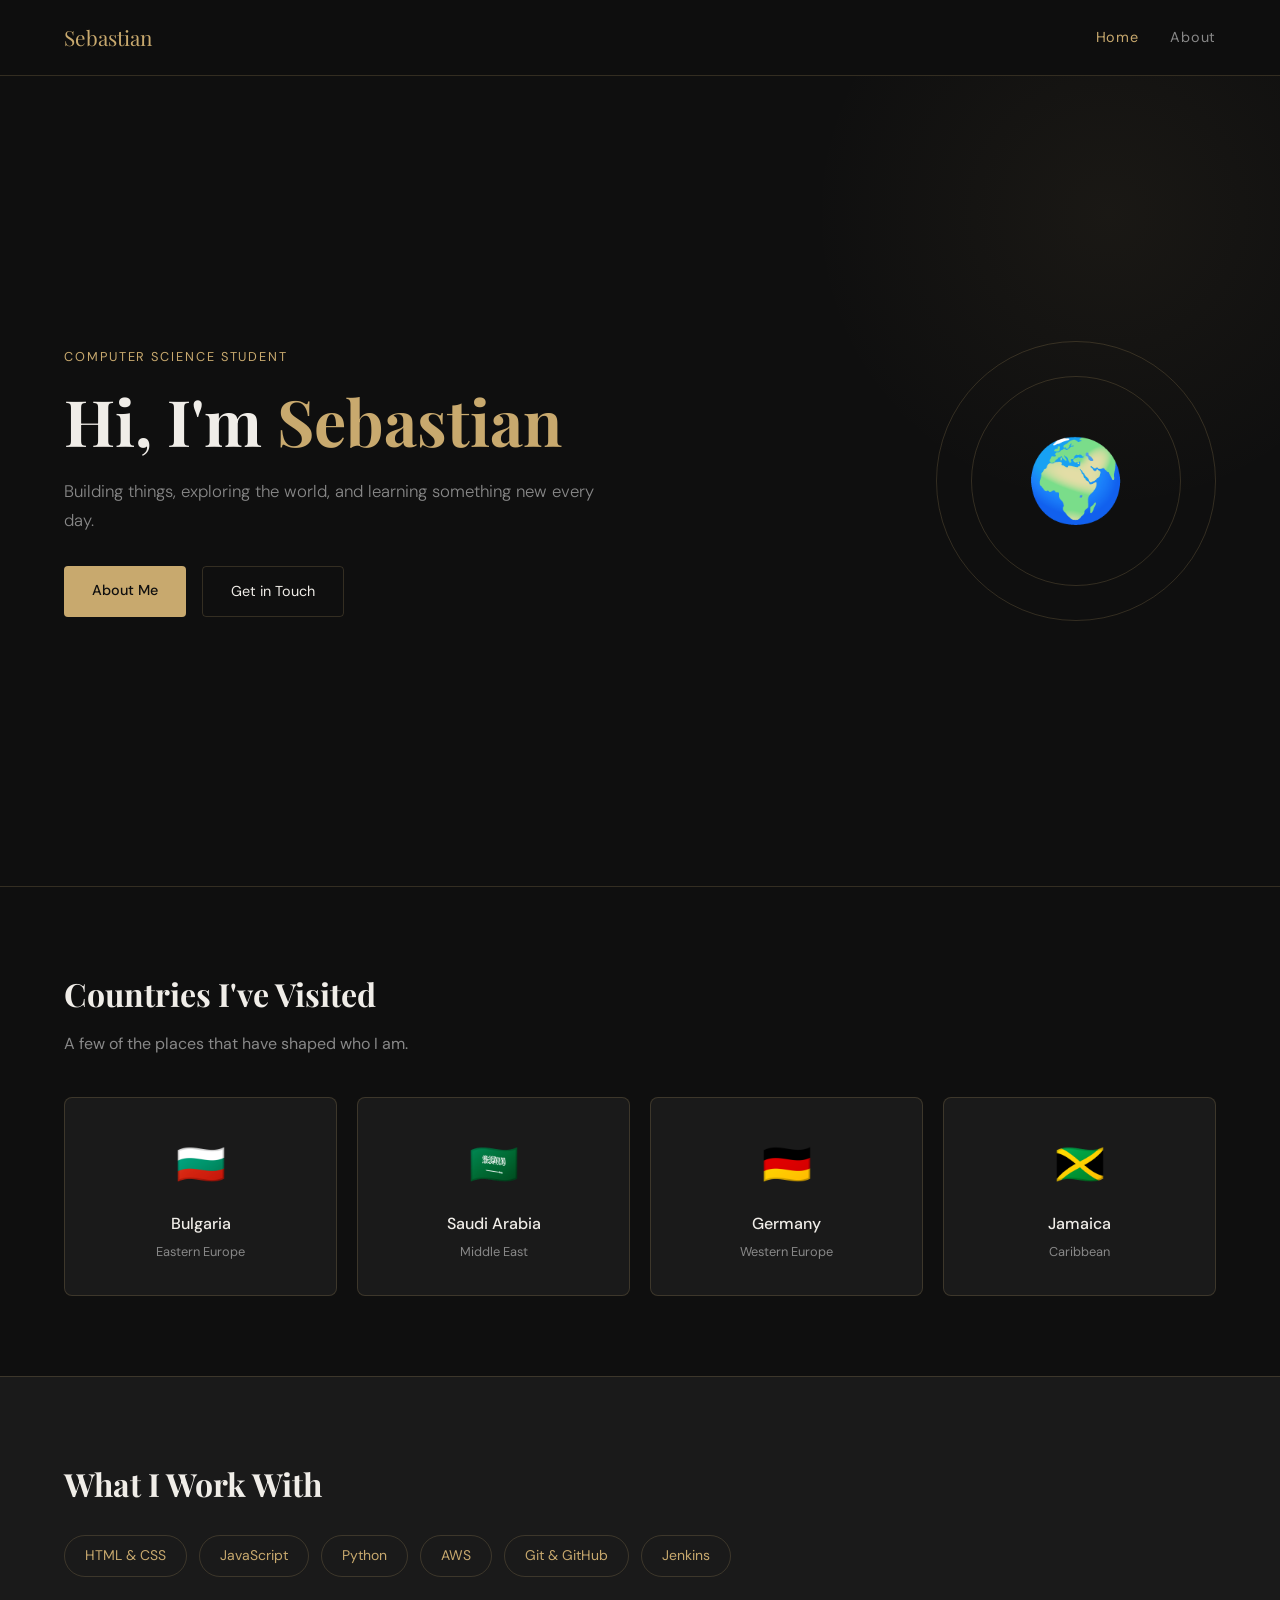
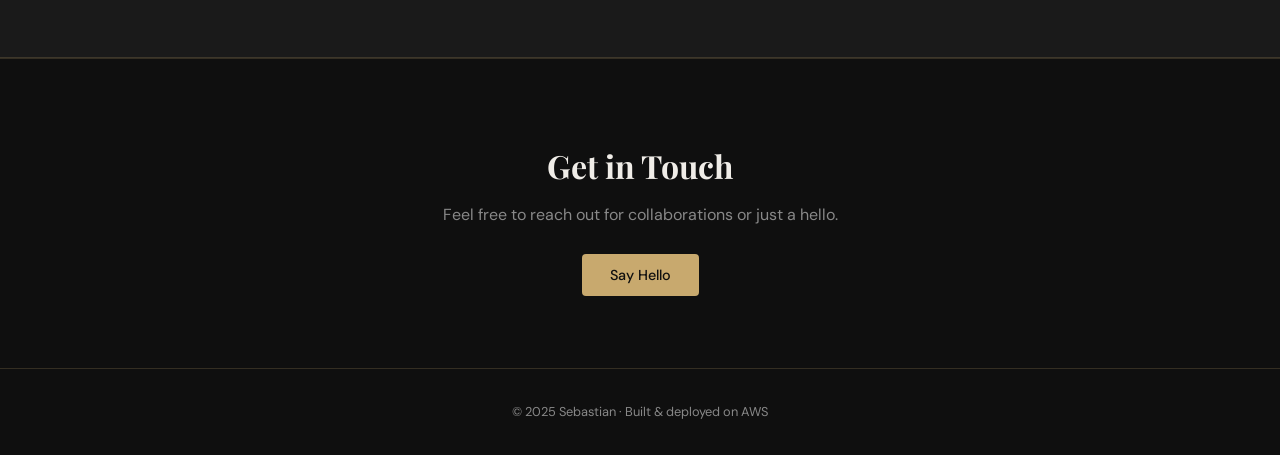
==== index.html @ a1738f16 "Add files via upload Uploading website files for final" ====
<!DOCTYPE html>
<html lang="en">
<head>
  <meta charset="UTF-8" />
  <meta name="viewport" content="width=device-width, initial-scale=1.0"/>
  <title>Sebastian | CS Student</title>
  <link href="https://fonts.googleapis.com/css2?family=Playfair+Display:wght@400;700&family=DM+Sans:wght@300;400;500&display=swap" rel="stylesheet"/>
  <link rel="stylesheet" href="style.css"/>
</head>
<body>

  <nav>
    <div class="nav-name">Sebastian</div>
    <div class="nav-links">
      <a href="index.html" class="active">Home</a>
      <a href="about.html">About</a>
    </div>
  </nav>

  <header class="hero">
    <div class="hero-content">
      <p class="hero-tag">Computer Science Student</p>
      <h1>Hi, I'm <span class="accent">Sebastian</span></h1>
      <p class="hero-sub">Building things, exploring the world, and learning something new every day.</p>
      <div class="hero-btns">
        <a href="about.html" class="btn-primary">About Me</a>
        <a href="#contact" class="btn-secondary">Get in Touch</a>
      </div>
    </div>
    <div class="hero-globe">
      <div class="globe-ring"></div>
      <div class="globe-ring r2"></div>
      <div class="globe-core">🌍</div>
    </div>
  </header>

  <section class="countries-section">
    <h2>Countries I've Visited</h2>
    <p class="section-sub">A few of the places that have shaped who I am.</p>
    <div class="countries-grid">
      <div class="country-card">
        <div class="country-flag">🇧🇬</div>
        <div class="country-name">Bulgaria</div>
        <div class="country-region">Eastern Europe</div>
      </div>
      <div class="country-card">
        <div class="country-flag">🇸🇦</div>
        <div class="country-name">Saudi Arabia</div>
        <div class="country-region">Middle East</div>
      </div>
      <div class="country-card">
        <div class="country-flag">🇩🇪</div>
        <div class="country-name">Germany</div>
        <div class="country-region">Western Europe</div>
      </div>
      <div class="country-card">
        <div class="country-flag">🇯🇲</div>
        <div class="country-name">Jamaica</div>
        <div class="country-region">Caribbean</div>
      </div>
    </div>
  </section>

  <section class="skills-section">
    <h2>What I Work With</h2>
    <div class="skills-grid">
      <div class="skill-item">HTML & CSS</div>
      <div class="skill-item">JavaScript</div>
      <div class="skill-item">Python</div>
      <div class="skill-item">AWS</div>
      <div class="skill-item">Git & GitHub</div>
      <div class="skill-item">Jenkins</div>
    </div>
  </section>

  <section class="contact-section" id="contact">
    <h2>Get in Touch</h2>
    <p>Feel free to reach out for collaborations or just a hello.</p>
    <a href="mailto:sebastian@example.com" class="btn-primary">Say Hello</a>
  </section>

  <footer>
    <p>© 2025 Sebastian · Built & deployed on AWS</p>
  </footer>

  <script src="script.js"></script>
</body>
</html>
---- style.css ----
*, *::before, *::after { box-sizing: border-box; margin: 0; padding: 0; }

:root {
  --dark: #0f0f0f;
  --dark2: #1a1a1a;
  --dark3: #242424;
  --accent: #c8a96e;
  --accent2: #e8c98e;
  --text: #f0ede8;
  --muted: #888;
  --border: rgba(200,169,110,0.2);
}

body {
  font-family: 'DM Sans', sans-serif;
  background: var(--dark);
  color: var(--text);
  line-height: 1.7;
}

nav {
  display: flex;
  justify-content: space-between;
  align-items: center;
  padding: 1.25rem 4rem;
  border-bottom: 1px solid var(--border);
  position: sticky;
  top: 0;
  background: rgba(15,15,15,0.95);
  backdrop-filter: blur(8px);
  z-index: 100;
}

.nav-name {
  font-family: 'Playfair Display', serif;
  font-size: 1.3rem;
  color: var(--accent);
}

.nav-links { display: flex; gap: 2rem; }
.nav-links a {
  text-decoration: none;
  color: var(--muted);
  font-size: 0.9rem;
  letter-spacing: 0.05em;
  transition: color 0.2s;
}
.nav-links a:hover, .nav-links a.active { color: var(--accent); }

.hero {
  min-height: 90vh;
  display: flex;
  align-items: center;
  justify-content: space-between;
  padding: 4rem;
  gap: 2rem;
  position: relative;
  overflow: hidden;
}

.hero::before {
  content: '';
  position: absolute;
  top: -20%;
  right: -10%;
  width: 600px;
  height: 600px;
  background: radial-gradient(circle, rgba(200,169,110,0.06) 0%, transparent 70%);
  pointer-events: none;
}

.hero-content { max-width: 560px; }

.hero-tag {
  font-size: 0.8rem;
  letter-spacing: 0.15em;
  text-transform: uppercase;
  color: var(--accent);
  margin-bottom: 1rem;
  opacity: 0;
  animation: fadeUp 0.6s ease forwards 0.1s;
}

h1 {
  font-family: 'Playfair Display', serif;
  font-size: clamp(2.5rem, 5vw, 4rem);
  line-height: 1.15;
  margin-bottom: 1.25rem;
  opacity: 0;
  animation: fadeUp 0.6s ease forwards 0.25s;
}

.accent { color: var(--accent); }

.hero-sub {
  color: var(--muted);
  font-size: 1.05rem;
  margin-bottom: 2rem;
  font-weight: 300;
  opacity: 0;
  animation: fadeUp 0.6s ease forwards 0.4s;
}

.hero-btns {
  display: flex;
  gap: 1rem;
  flex-wrap: wrap;
  opacity: 0;
  animation: fadeUp 0.6s ease forwards 0.55s;
}

.btn-primary {
  padding: 0.75rem 1.75rem;
  background: var(--accent);
  color: var(--dark);
  border-radius: 4px;
  text-decoration: none;
  font-weight: 500;
  font-size: 0.9rem;
  transition: background 0.2s, transform 0.15s;
}
.btn-primary:hover { background: var(--accent2); transform: translateY(-1px); }

.btn-secondary {
  padding: 0.75rem 1.75rem;
  border: 1px solid var(--border);
  color: var(--text);
  border-radius: 4px;
  text-decoration: none;
  font-size: 0.9rem;
  transition: border-color 0.2s, transform 0.15s;
}
.btn-secondary:hover { border-color: var(--accent); transform: translateY(-1px); }

.hero-globe {
  position: relative;
  width: 280px;
  height: 280px;
  flex-shrink: 0;
  display: flex;
  align-items: center;
  justify-content: center;
  opacity: 0;
  animation: fadeIn 1s ease forwards 0.7s;
}

.globe-ring {
  position: absolute;
  border-radius: 50%;
  border: 1px solid var(--border);
  animation: spin 18s linear infinite;
}
.globe-ring { width: 100%; height: 100%; }
.globe-ring.r2 { width: 75%; height: 75%; animation-direction: reverse; animation-duration: 12s; }

.globe-core {
  font-size: 5rem;
  z-index: 1;
  animation: float 4s ease-in-out infinite;
}

section { padding: 5rem 4rem; }

h2 {
  font-family: 'Playfair Display', serif;
  font-size: 2rem;
  margin-bottom: 0.5rem;
}

.section-sub { color: var(--muted); margin-bottom: 2.5rem; }

.countries-section { border-top: 1px solid var(--border); }

.countries-grid {
  display: grid;
  grid-template-columns: repeat(auto-fit, minmax(180px, 1fr));
  gap: 1.25rem;
  margin-top: 2rem;
}

.country-card {
  background: var(--dark2);
  border: 1px solid var(--border);
  border-radius: 8px;
  padding: 2rem 1.5rem;
  text-align: center;
  transition: transform 0.2s, border-color 0.2s;
  cursor: default;
}
.country-card:hover { transform: translateY(-4px); border-color: var(--accent); }

.country-flag { font-size: 2.5rem; margin-bottom: 0.75rem; }
.country-name { font-weight: 500; font-size: 1rem; }
.country-region { font-size: 0.8rem; color: var(--muted); margin-top: 0.25rem; }

.skills-section { background: var(--dark2); border-top: 1px solid var(--border); border-bottom: 1px solid var(--border); }

.skills-grid {
  display: flex;
  flex-wrap: wrap;
  gap: 0.75rem;
  margin-top: 1.5rem;
}

.skill-item {
  padding: 0.5rem 1.25rem;
  border: 1px solid var(--border);
  border-radius: 100px;
  font-size: 0.875rem;
  color: var(--accent);
  transition: background 0.2s;
}
.skill-item:hover { background: rgba(200,169,110,0.1); }

.contact-section { text-align: center; border-top: 1px solid var(--border); }
.contact-section p { color: var(--muted); margin-bottom: 2rem; }

footer {
  text-align: center;
  padding: 2rem;
  border-top: 1px solid var(--border);
  color: var(--muted);
  font-size: 0.8rem;
}

/* About page */
.about-hero {
  text-align: center;
  padding: 5rem 4rem 2rem;
  border-bottom: 1px solid var(--border);
}

.about-avatar {
  width: 80px;
  height: 80px;
  border-radius: 50%;
  background: var(--accent);
  color: var(--dark);
  font-family: 'Playfair Display', serif;
  font-size: 2rem;
  display: flex;
  align-items: center;
  justify-content: center;
  margin: 0 auto 1.5rem;
}

.about-body {
  max-width: 720px;
  margin: 0 auto;
  padding: 4rem 2rem;
}

.about-block { margin-bottom: 3rem; }
.about-block h2 { font-size: 1.4rem; margin-bottom: 1rem; color: var(--accent); }
.about-block p { color: var(--muted); font-weight: 300; }

.about-countries { display: flex; flex-direction: column; gap: 1rem; margin-top: 1rem; }

.about-country {
  display: flex;
  align-items: center;
  gap: 1rem;
  padding: 1rem 1.25rem;
  background: var(--dark2);
  border: 1px solid var(--border);
  border-radius: 8px;
}

.about-country .flag { font-size: 1.75rem; }
.about-country strong { display: block; font-weight: 500; }
.about-country span { font-size: 0.8rem; color: var(--muted); }

@keyframes fadeUp {
  from { opacity: 0; transform: translateY(20px); }
  to { opacity: 1; transform: translateY(0); }
}
@keyframes fadeIn { from { opacity: 0; } to { opacity: 1; } }
@keyframes spin { from { transform: rotate(0deg); } to { transform: rotate(360deg); } }
@keyframes float {
  0%, 100% { transform: translateY(0); }
  50% { transform: translateY(-10px); }
}

@media (max-width: 768px) {
  nav { padding: 1rem 1.5rem; }
  .hero { flex-direction: column; padding: 3rem 1.5rem; text-align: center; min-height: auto; }
  .hero-globe { width: 180px; height: 180px; }
  .hero-btns { justify-content: center; }
  section { padding: 3rem 1.5rem; }
  .about-hero { padding: 3rem 1.5rem 2rem; }
}
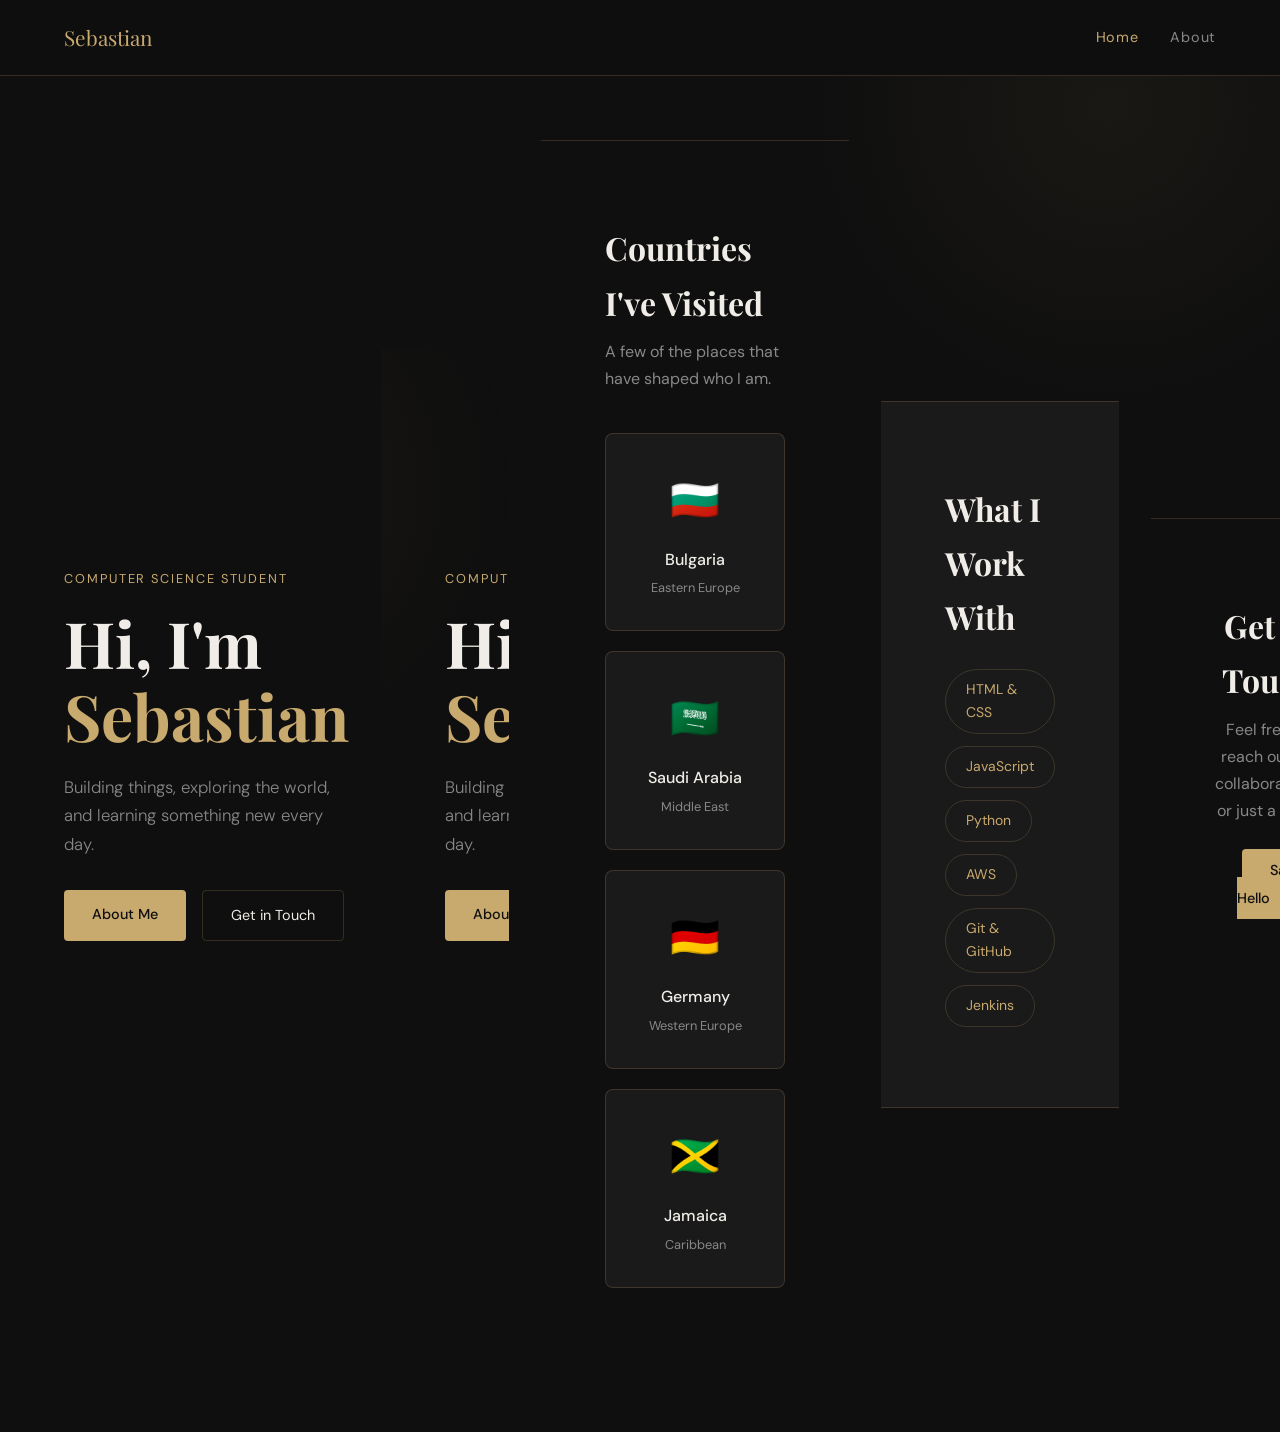
==== commit cafc69c2: "Added AWS Architecture for Project. Removed Globe animation" ====
--- a/index.html
+++ b/index.html
@@ -1,3 +1,4 @@
+<!-- ===PORTFOLIO HOMEPAGE=== -->
 <!DOCTYPE html>
 <html lang="en">
 <head>
@@ -9,6 +10,7 @@
 </head>
 <body>
 
+<!-- Navigation Bar - sticky header with logo and page links -->
   <nav>
     <div class="nav-name">Sebastian</div>
     <div class="nav-links">
@@ -17,6 +19,7 @@
     </div>
   </nav>
 
+<!-- Hero Section - main introduction with AWS Diagram -->
   <header class="hero">
     <div class="hero-content">
       <p class="hero-tag">Computer Science Student</p>
@@ -27,13 +30,79 @@
         <a href="#contact" class="btn-secondary">Get in Touch</a>
       </div>
     </div>
+
+<!-- Animated globe with concentric rings 
     <div class="hero-globe">
       <div class="globe-ring"></div>
       <div class="globe-ring r2"></div>
       <div class="globe-core">🌍</div>
     </div>
+  </header>-->
+
+<!-- Hero Section - main introduction with AWS diagram -->
+  <header class="hero">
+    <div class="hero-content">
+      <p class="hero-tag">Computer Science Student</p>
+      <h1>Hi, I'm <span class="accent">Sebastian</span></h1>
+      <p class="hero-sub">Building things, exploring the world, and learning something new every day.</p>
+      <div class="hero-btns">
+        <a href="about.html" class="btn-primary">About Me</a>
+        <a href="#contact" class="btn-secondary">Get in Touch</a>
+      </div>
+    </div>
+<!-- AWS Architecture Diagram -->
+    <div class="hero-diagram">
+      <div class="diagram-label-top">How This Site is Deployed</div>
+
+      <div class="diagram-nodes">
+
+        <div class="diagram-node" id="node-browser">
+          <div class="node-icon">🖥️</div>
+          <div class="node-name">Your Browser</div>
+          <div class="node-tag">Client</div>
+        </div>
+
+        <div class="diagram-arrow">
+          <div class="arrow-line">
+            <div class="arrow-pulse"></div>
+          </div>
+          <div class="arrow-label">HTTPS</div>
+          <div class="arrow-head">▶</div>
+        </div>
+
+        <div class="diagram-node" id="node-cf">
+          <div class="node-icon">☁️</div>
+          <div class="node-name">CloudFront</div>
+          <div class="node-tag">CDN / Edge</div>
+        </div>
+
+        <div class="diagram-arrow">
+          <div class="arrow-line">
+            <div class="arrow-pulse" style="animation-delay: 0.4s"></div>
+          </div>
+          <div class="arrow-label">Origin</div>
+          <div class="arrow-head">▶</div>
+        </div>
+
+        <div class="diagram-node" id="node-s3">
+          <div class="node-icon">🪣</div>
+          <div class="node-name">S3 Bucket</div>
+          <div class="node-tag">Static Host</div>
+        </div>
+
+      </div>
+
+      <div class="diagram-files">
+        <span class="file-chip">index.html</span>
+        <span class="file-chip">about.html</span>
+        <span class="file-chip">style.css</span>
+        <span class="file-chip">script.js</span>
+      </div>
+
+    </div>
   </header>
 
+<!-- Countries Section - showcases travel experience with flag cards -->
   <section class="countries-section">
     <h2>Countries I've Visited</h2>
     <p class="section-sub">A few of the places that have shaped who I am.</p>
@@ -61,6 +130,7 @@
     </div>
   </section>
 
+<!-- Skills Section - technical skills and tools showcase -->
   <section class="skills-section">
     <h2>What I Work With</h2>
     <div class="skills-grid">
@@ -73,16 +143,19 @@
     </div>
   </section>
 
+<!-- Contact Section - call to action with email link -->
   <section class="contact-section" id="contact">
     <h2>Get in Touch</h2>
     <p>Feel free to reach out for collaborations or just a hello.</p>
     <a href="mailto:sebastian@example.com" class="btn-primary">Say Hello</a>
   </section>
 
+<!-- Footer -->
   <footer>
     <p>© 2025 Sebastian · Built & deployed on AWS</p>
   </footer>
 
+<!-- Intersection Observer for scroll animations -->
   <script src="script.js"></script>
 </body>
 </html>
--- a/style.css
+++ b/style.css
@@ -1,16 +1,24 @@
+/* ================================================
+   GLOBAL STYLES & CSS VARIABLES
+   Dark theme color palette with gold accents
+   ================================================ */
+
+/* Reset all default margins and padding */
 *, *::before, *::after { box-sizing: border-box; margin: 0; padding: 0; }
 
+/* Color scheme - accessible from anywhere via var(--name) */
 :root {
-  --dark: #0f0f0f;
-  --dark2: #1a1a1a;
-  --dark3: #242424;
-  --accent: #c8a96e;
-  --accent2: #e8c98e;
-  --text: #f0ede8;
-  --muted: #888;
-  --border: rgba(200,169,110,0.2);
-}
-
+  --dark: #0f0f0f;          /* Main background */
+  --dark2: #1a1a1a;         /* Secondary background */
+  --dark3: #242424;         /* Tertiary background */
+  --accent: #c8a96e;        /* Primary gold accent */
+  --accent2: #e8c98e;       /* Secondary gold accent */
+  --text: #f0ede8;          /* Primary text color */
+  --muted: #888;            /* Muted/secondary text */
+  --border: rgba(200,169,110,0.2); /* Transparent border */
+}
+
+/* Main body styles - applied to entire page */
 body {
   font-family: 'DM Sans', sans-serif;
   background: var(--dark);
@@ -18,37 +26,45 @@
   line-height: 1.7;
 }
 
+/* NAVIGATION BAR - sticky header */
 nav {
   display: flex;
   justify-content: space-between;
   align-items: center;
   padding: 1.25rem 4rem;
   border-bottom: 1px solid var(--border);
-  position: sticky;
+  position: sticky; /* Stays at top when scrolling */
   top: 0;
-  background: rgba(15,15,15,0.95);
-  backdrop-filter: blur(8px);
-  z-index: 100;
-}
-
+  background: rgba(15,15,15,0.95); /* Semi-transparent */
+  backdrop-filter: blur(8px); /* Blur effect behind nav */
+  z-index: 100; /* Above other content */
+}
+
+/* Navigation logo */
 .nav-name {
   font-family: 'Playfair Display', serif;
   font-size: 1.3rem;
   color: var(--accent);
 }
 
+/* Navigation links container */
 .nav-links { display: flex; gap: 2rem; }
+
+/* Individual navigation links */
 .nav-links a {
   text-decoration: none;
   color: var(--muted);
   font-size: 0.9rem;
   letter-spacing: 0.05em;
-  transition: color 0.2s;
-}
+  transition: color 0.2s; /* Smooth color transition */
+}
+
+/* Hover and active link states */
 .nav-links a:hover, .nav-links a.active { color: var(--accent); }
 
+/* HERO SECTION - main landing area */
 .hero {
-  min-height: 90vh;
+  min-height: 90vh; /* Full viewport height */
   display: flex;
   align-items: center;
   justify-content: space-between;
@@ -58,6 +74,7 @@
   overflow: hidden;
 }
 
+/* Decorative background gradient circle */
 .hero::before {
   content: '';
   position: absolute;
@@ -66,9 +83,10 @@
   width: 600px;
   height: 600px;
   background: radial-gradient(circle, rgba(200,169,110,0.06) 0%, transparent 70%);
-  pointer-events: none;
-}
-
+  pointer-events: none; /* Don't interfere with clicks */
+}
+
+/* Hero text content container */
 .hero-content { max-width: 560px; }
 
 .hero-tag {
@@ -289,3 +307,120 @@
   section { padding: 3rem 1.5rem; }
   .about-hero { padding: 3rem 1.5rem 2rem; }
 }
+
+/* AWS ARCHITECTURE DIAGRAM */
+.hero-diagram {
+  flex-shrink: 0;
+  display: flex;
+  flex-direction: column;
+  align-items: center;
+  gap: 1rem;
+  opacity: 0;
+  animation: fadeIn 1s ease forwards 0.7s;
+}
+
+.diagram-label-top {
+  font-size: 0.7rem;
+  letter-spacing: 0.12em;
+  text-transform: uppercase;
+  color: var(--muted);
+  margin-bottom: 0.25rem;
+}
+
+.diagram-nodes {
+  display: flex;
+  align-items: center;
+}
+
+.diagram-node {
+  display: flex;
+  flex-direction: column;
+  align-items: center;
+  gap: 0.35rem;
+  background: var(--dark2);
+  border: 1px solid var(--border);
+  border-radius: 10px;
+  padding: 1rem 1.1rem;
+  width: 100px;
+  transition: border-color 0.2s, transform 0.2s;
+  cursor: default;
+}
+.diagram-node:hover {
+  border-color: var(--accent);
+  transform: translateY(-3px);
+}
+
+.node-icon { font-size: 1.6rem; }
+.node-name { font-size: 0.72rem; font-weight: 500; text-align: center; color: var(--text); }
+.node-tag {
+  font-size: 0.6rem;
+  color: var(--accent);
+  background: rgba(200,169,110,0.1);
+  border-radius: 100px;
+  padding: 0.15rem 0.5rem;
+  letter-spacing: 0.04em;
+}
+
+.diagram-arrow {
+  display: flex;
+  flex-direction: column;
+  align-items: center;
+  gap: 0.2rem;
+  padding: 0 0.25rem;
+}
+
+.arrow-line {
+  width: 48px;
+  height: 2px;
+  background: var(--border);
+  position: relative;
+  overflow: hidden;
+  border-radius: 2px;
+}
+
+.arrow-pulse {
+  position: absolute;
+  top: 0; left: -100%;
+  width: 50%;
+  height: 100%;
+  background: linear-gradient(90deg, transparent, var(--accent), transparent);
+  animation: flow 1.8s linear infinite;
+}
+
+.arrow-head {
+  font-size: 0.55rem;
+  color: var(--accent);
+  margin-top: -0.15rem;
+}
+
+.arrow-label {
+  font-size: 0.58rem;
+  color: var(--muted);
+  letter-spacing: 0.06em;
+  order: -1;
+}
+
+.diagram-files {
+  display: flex;
+  flex-wrap: wrap;
+  gap: 0.4rem;
+  justify-content: center;
+  max-width: 320px;
+  margin-top: 0.25rem;
+}
+
+.file-chip {
+  font-size: 0.65rem;
+  font-family: 'Courier New', monospace;
+  color: var(--accent);
+  background: rgba(200,169,110,0.08);
+  border: 1px solid var(--border);
+  border-radius: 4px;
+  padding: 0.2rem 0.55rem;
+  letter-spacing: 0.02em;
+}
+
+@keyframes flow {
+  from { left: -60%; }
+  to { left: 110%; }
+}
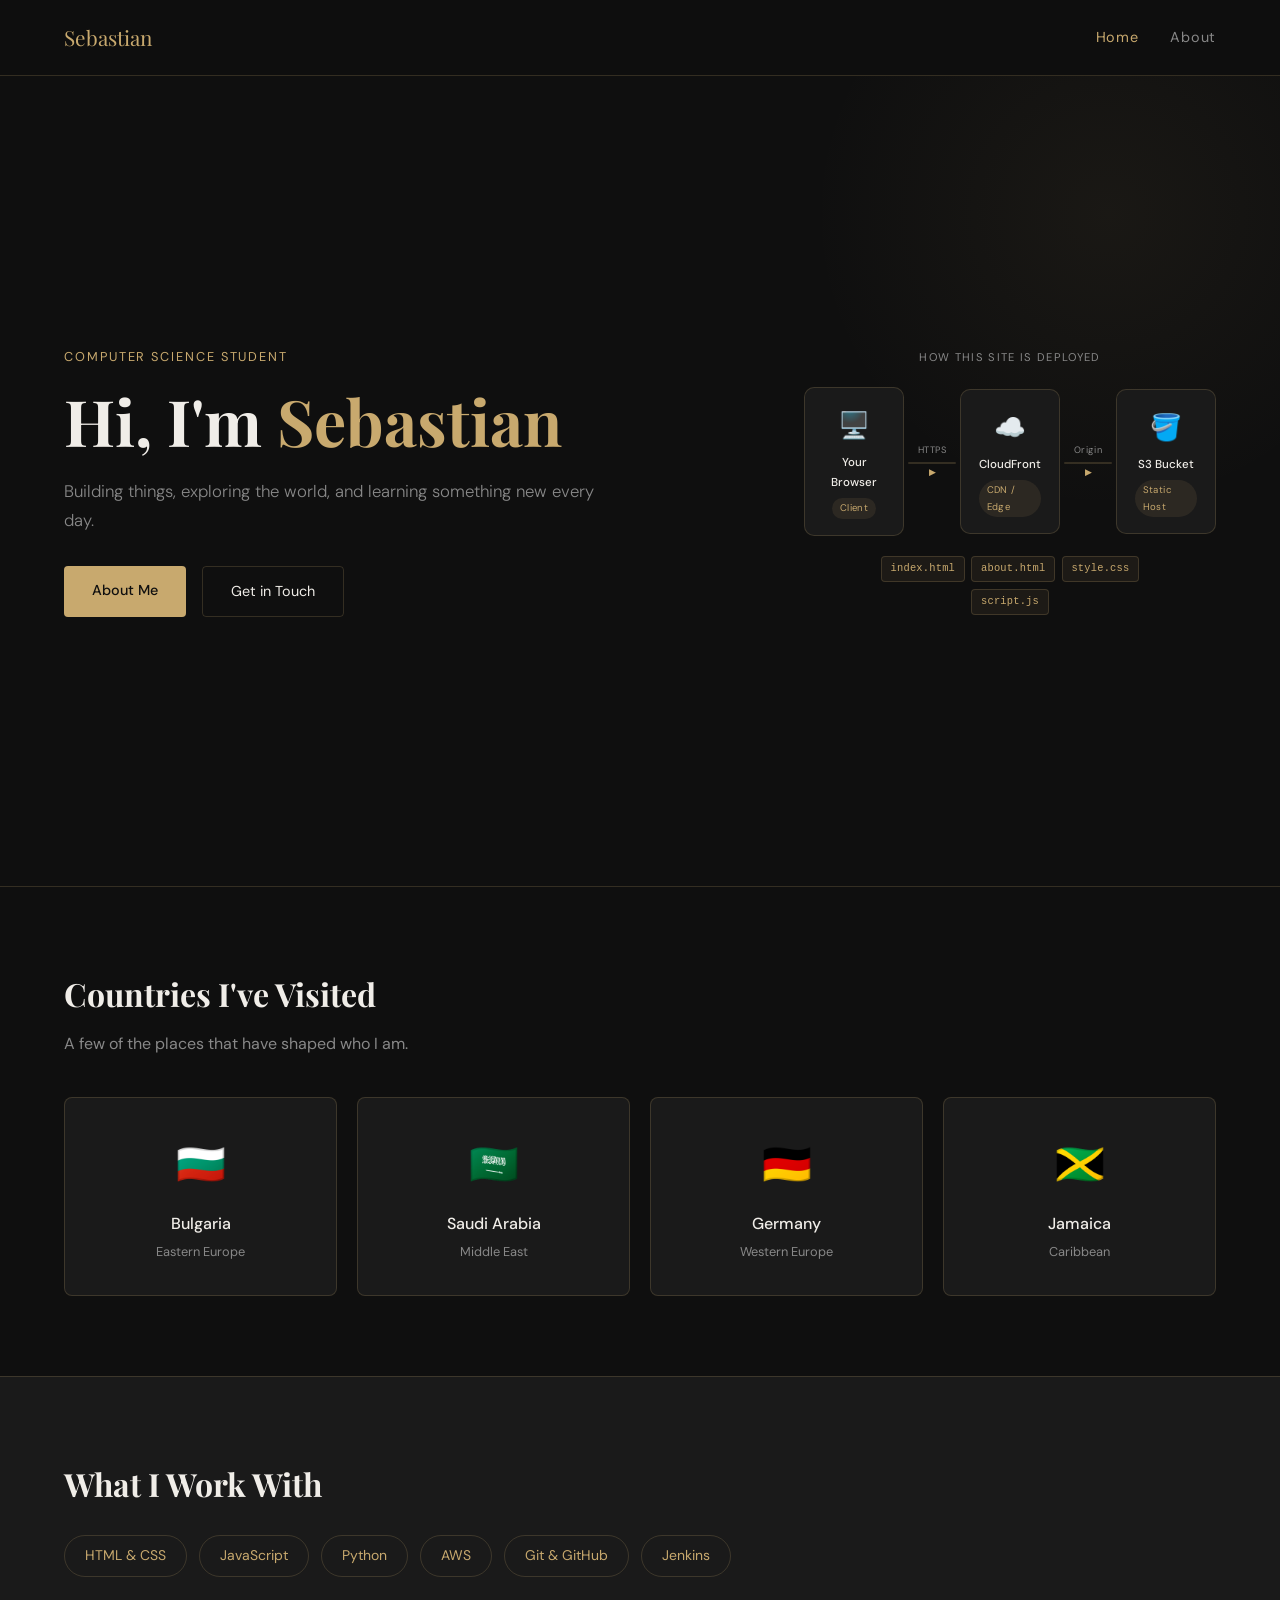
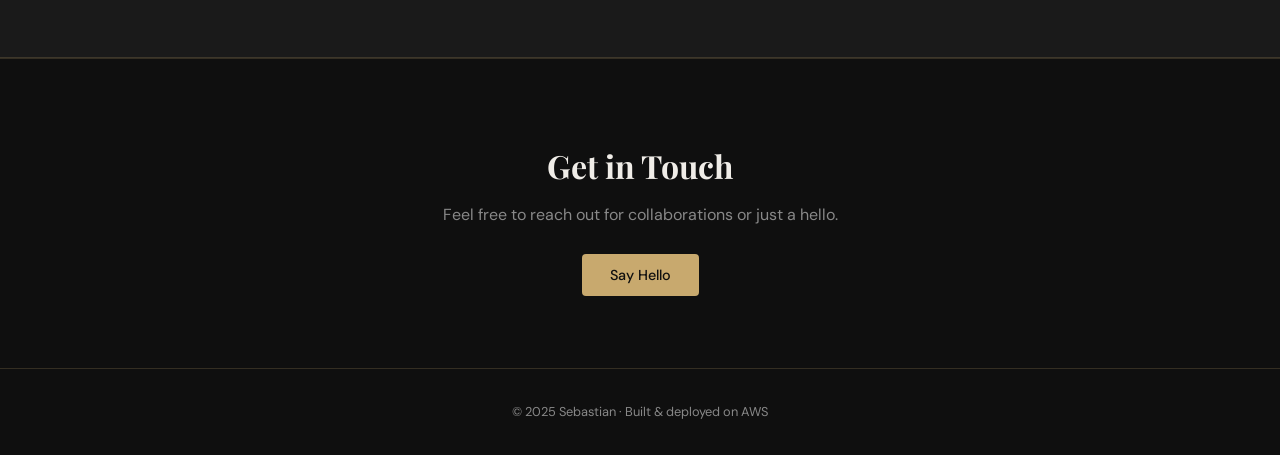
==== commit 594b82d2: "Broke header section. Fixed it now" ====
--- a/index.html
+++ b/index.html
@@ -19,7 +19,7 @@
     </div>
   </nav>
 
-<!-- Hero Section - main introduction with AWS Diagram -->
+<!-- Hero Section - main introduction with AWS Diagram 
   <header class="hero">
     <div class="hero-content">
       <p class="hero-tag">Computer Science Student</p>
@@ -29,7 +29,7 @@
         <a href="about.html" class="btn-primary">About Me</a>
         <a href="#contact" class="btn-secondary">Get in Touch</a>
       </div>
-    </div>
+    </div>-->
 
 <!-- Animated globe with concentric rings 
     <div class="hero-globe">
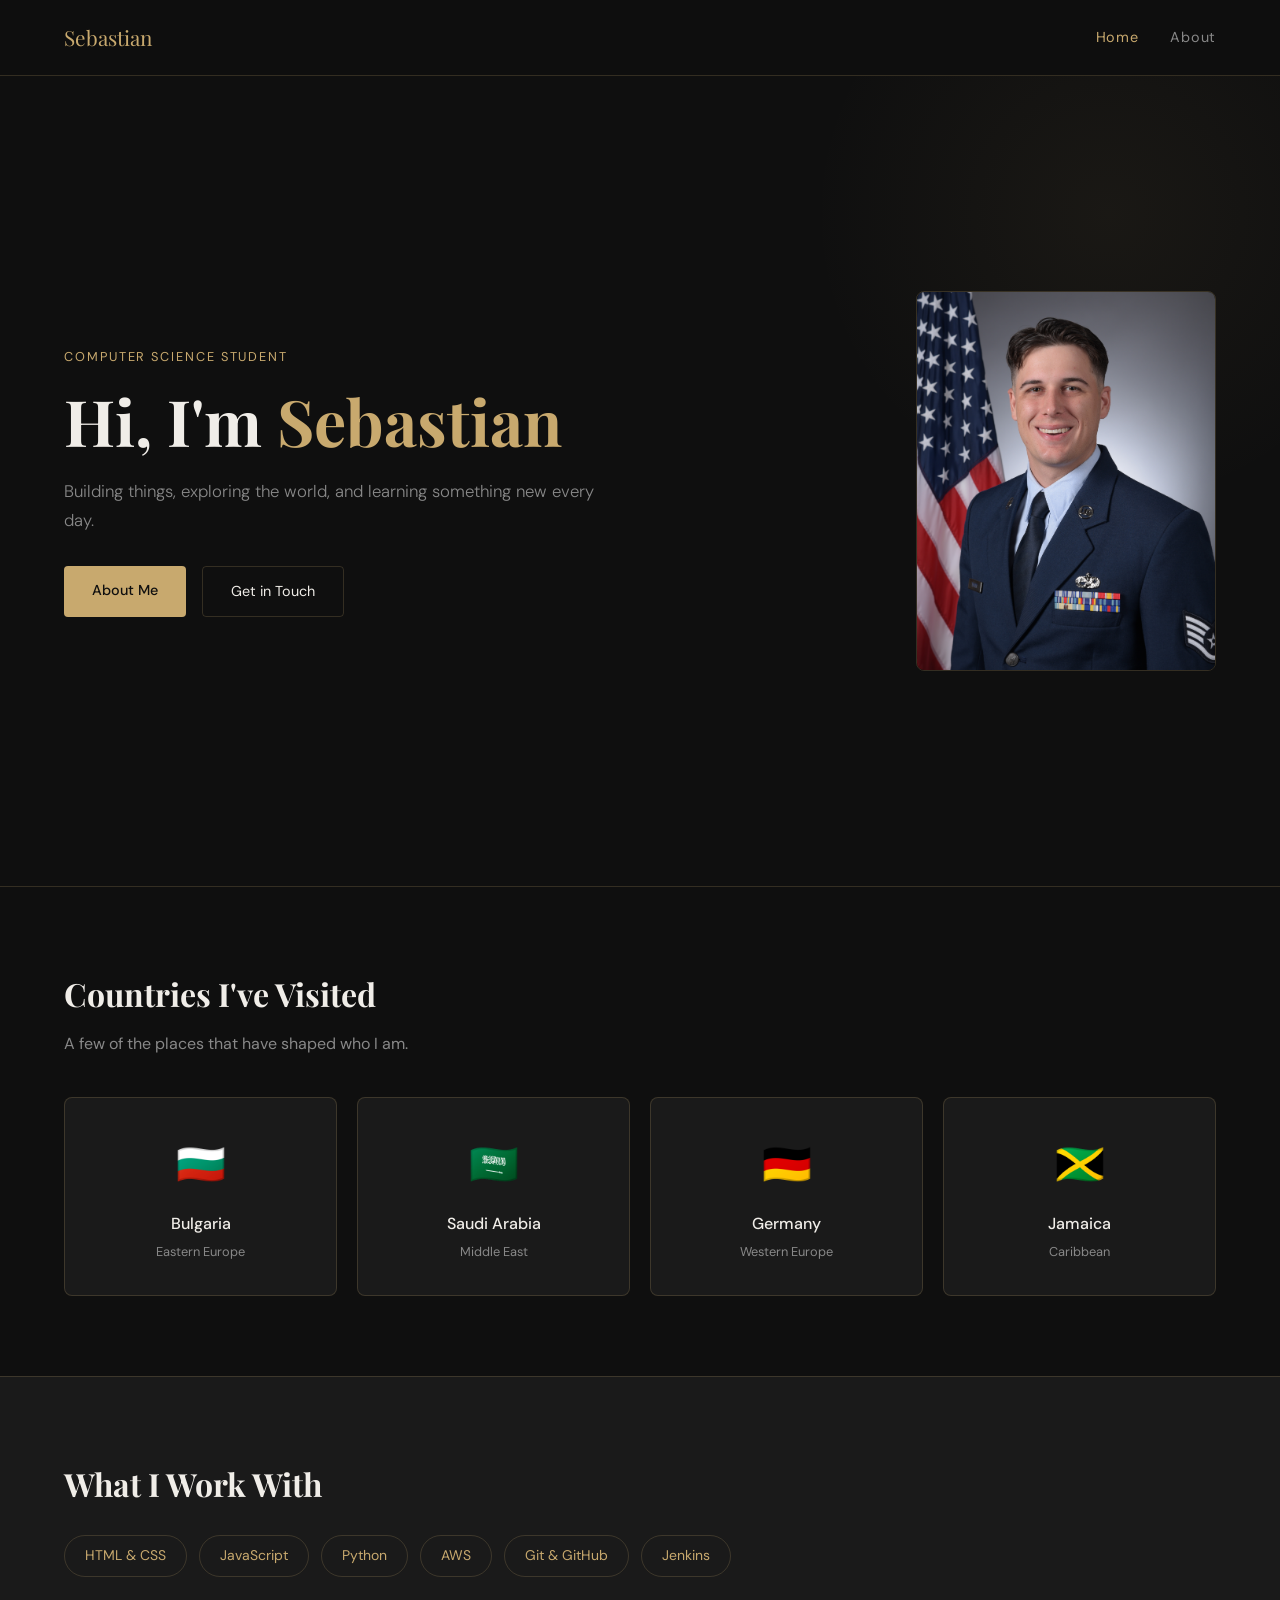
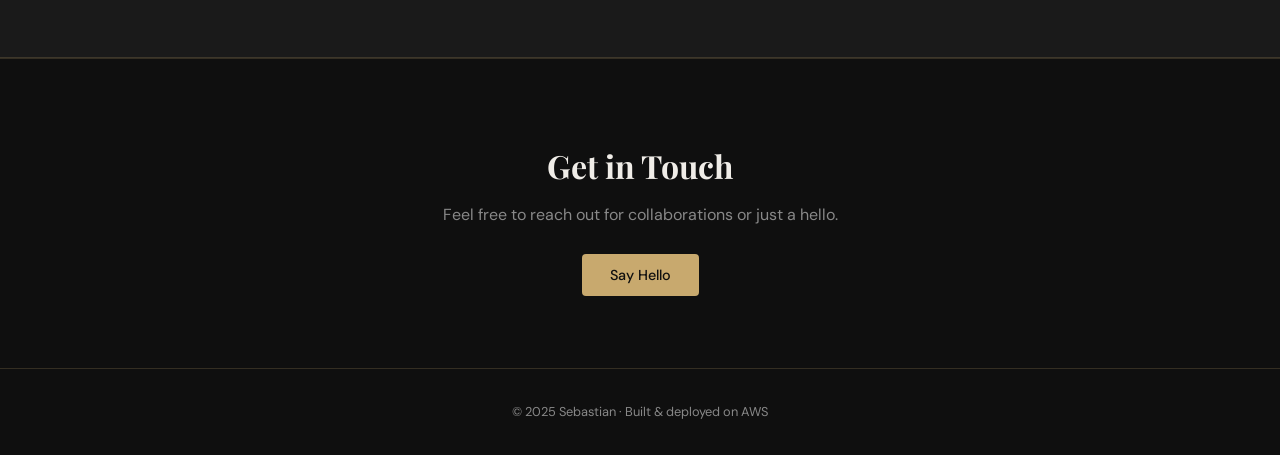
==== commit 3c3c47e0: "Added some photos to the website." ====
--- a/index.html
+++ b/index.html
@@ -39,7 +39,7 @@
     </div>
   </header>-->
 
-<!-- Hero Section - main introduction with AWS diagram -->
+<!-- Hero Section -->
   <header class="hero">
     <div class="hero-content">
       <p class="hero-tag">Computer Science Student</p>
@@ -50,55 +50,9 @@
         <a href="#contact" class="btn-secondary">Get in Touch</a>
       </div>
     </div>
-<!-- AWS Architecture Diagram -->
-    <div class="hero-diagram">
-      <div class="diagram-label-top">How This Site is Deployed</div>
 
-      <div class="diagram-nodes">
-
-        <div class="diagram-node" id="node-browser">
-          <div class="node-icon">🖥️</div>
-          <div class="node-name">Your Browser</div>
-          <div class="node-tag">Client</div>
-        </div>
-
-        <div class="diagram-arrow">
-          <div class="arrow-line">
-            <div class="arrow-pulse"></div>
-          </div>
-          <div class="arrow-label">HTTPS</div>
-          <div class="arrow-head">▶</div>
-        </div>
-
-        <div class="diagram-node" id="node-cf">
-          <div class="node-icon">☁️</div>
-          <div class="node-name">CloudFront</div>
-          <div class="node-tag">CDN / Edge</div>
-        </div>
-
-        <div class="diagram-arrow">
-          <div class="arrow-line">
-            <div class="arrow-pulse" style="animation-delay: 0.4s"></div>
-          </div>
-          <div class="arrow-label">Origin</div>
-          <div class="arrow-head">▶</div>
-        </div>
-
-        <div class="diagram-node" id="node-s3">
-          <div class="node-icon">🪣</div>
-          <div class="node-name">S3 Bucket</div>
-          <div class="node-tag">Static Host</div>
-        </div>
-
-      </div>
-
-      <div class="diagram-files">
-        <span class="file-chip">index.html</span>
-        <span class="file-chip">about.html</span>
-        <span class="file-chip">style.css</span>
-        <span class="file-chip">script.js</span>
-      </div>
-
+    <div class="hero-photo">
+      <img src="AF_img.JPG" alt="Sebastian" />
     </div>
   </header>
 
--- a/style.css
+++ b/style.css
@@ -424,3 +424,34 @@
   from { left: -60%; }
   to { left: 110%; }
 }
+
+/* HERO PHOTO */
+.hero-photo {
+  flex-shrink: 0;
+  opacity: 0;
+  animation: fadeIn 1s ease forwards 0.7s;
+}
+
+.hero-photo img {
+  width: 300px;
+  height: 380px;
+  object-fit: cover;
+  border-radius: 8px;
+  border: 1px solid var(--border);
+  display: block;
+}
+
+/* ABOUT PHOTO */
+.about-photo {
+  margin: 0 auto 1.5rem;
+}
+
+.about-photo img {
+  width: 160px;
+  height: 200px;
+  object-fit: cover;
+  border-radius: 8px;
+  border: 1px solid var(--border);
+  display: block;
+  margin: 0 auto;
+}
